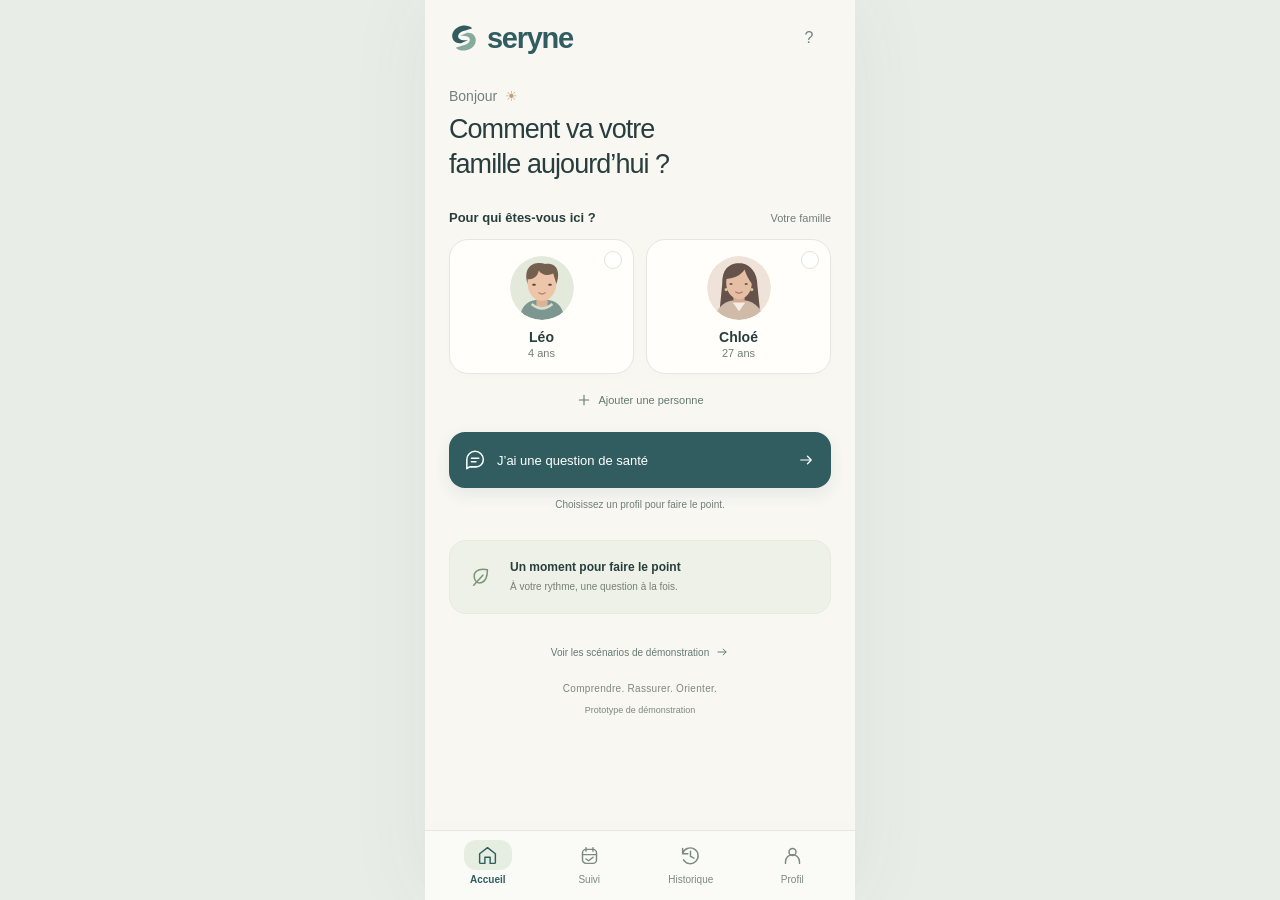
==== index.html @ 7b68730e "Initial commit: Seryne mobile prototype" ====
<!doctype html>
<html lang="fr">
  <head>
    <meta charset="UTF-8">
    <meta name="viewport" content="width=device-width, initial-scale=1, viewport-fit=cover">
    <meta name="theme-color" content="#f8f7f2">
    <meta name="description" content="Seryne — Comprendre. Rassurer. Orienter. Prototype de démonstration.">
    <title>seryne — Votre famille, simplement</title>
    <link rel="icon" href="assets/seryne.svg" type="image/svg+xml">
    <link rel="stylesheet" href="styles.css">
    <script src="scenarios.js" defer></script>
    <script src="episode.js" defer></script>
    <script src="fever-data.js" defer></script>
    <script src="fever-flow.js" defer></script>
    <script src="conversation.js" defer></script>
    <script src="app.js" defer></script>
  </head>
  <body>
    <svg class="icon-library" xmlns="http://www.w3.org/2000/svg" aria-hidden="true">
      <symbol id="arrow" viewBox="0 0 24 24"><path d="M5 12h14m-5-5 5 5-5 5"/></symbol>
      <symbol id="camera" viewBox="0 0 24 24"><path d="M3 7h4l2-3h6l2 3h4v14H3Z"/><circle cx="12" cy="13" r="4"/></symbol>
      <symbol id="plus" viewBox="0 0 24 24"><path d="M12 5v14M5 12h14"/></symbol>
      <symbol id="chat" viewBox="0 0 24 24"><path d="M20 11.5a8 8 0 0 1-8 8H5l-3 2v-10a9 9 0 0 1 18 0Z"/><path d="M7 10h8m-8 4h5"/></symbol>
      <symbol id="close" viewBox="0 0 24 24"><path d="m6 6 12 12M6 18 18 6"/></symbol>
      <symbol id="home" viewBox="0 0 24 24"><path d="m3 10 9-7 9 7v10a1 1 0 0 1-1 1h-5v-7H9v7H4a1 1 0 0 1-1-1Z"/></symbol>
      <symbol id="follow" viewBox="0 0 24 24"><rect x="4" y="5" width="16" height="16" rx="4"/><path d="M8 3v4m8-4v4M4 11h16m-12 5 3 2 5-4"/></symbol>
      <symbol id="history" viewBox="0 0 24 24"><path d="M3 10a9 9 0 1 1 1 7M3 4v6h6m3-3v6l4 2"/></symbol>
      <symbol id="person" viewBox="0 0 24 24"><circle cx="12" cy="8" r="4"/><path d="M4 21v-2a8 8 0 0 1 16 0v2"/></symbol>
      <symbol id="check" viewBox="0 0 24 24"><path d="m6 12 4 4 8-8"/></symbol>
      <symbol id="leaf" viewBox="0 0 24 24"><path d="M19 4C8 2 3 7 5 14s14 7 14-10Z"/><path d="M4 21 14 10"/></symbol>
    </svg>

    <div class="app-shell">
      <header class="header">
        <a class="brand" href="./" aria-label="seryne, accueil"><img src="assets/seryne.svg" width="30" height="30" alt=""><span>seryne</span></a>
        <button class="about-button" type="button" data-open="about" aria-label="À propos de Seryne">?</button>
      </header>

      <main>
        <section class="welcome" aria-labelledby="welcome-title">
          <p class="greeting">Bonjour <span aria-hidden="true">☀</span></p>
          <h1 id="welcome-title">Comment va votre<br>famille aujourd’hui ?</h1>
        </section>

        <section class="family" aria-labelledby="family-title">
          <div class="section-heading"><h2 id="family-title">Pour qui êtes-vous ici ?</h2><span>Votre famille</span></div>
          <div class="profile-grid" role="group" aria-label="Choisir la personne concernée">
            <button class="profile" type="button" data-profile="leo" aria-pressed="false">
              <span class="selection-mark" aria-hidden="true"><svg class="icon"><use href="#check"/></svg></span>
              <img class="avatar" src="assets/leo.svg" width="64" height="64" alt="">
              <span class="profile-name">Léo</span><span class="profile-age">4 ans</span>
            </button>
            <button class="profile" type="button" data-profile="chloe" aria-pressed="false">
              <span class="selection-mark" aria-hidden="true"><svg class="icon"><use href="#check"/></svg></span>
              <img class="avatar" src="assets/chloe.svg" width="64" height="64" alt="">
              <span class="profile-name">Chloé</span><span class="profile-age">27 ans</span>
            </button>
          </div>
          <button class="add-person" type="button" data-open="add"><svg class="icon" aria-hidden="true"><use href="#plus"/></svg>Ajouter une personne</button>
        </section>

        <section class="start-conversation" aria-label="Commencer un échange">
          <button class="primary-button" type="button" data-open="start"><svg class="icon" aria-hidden="true"><use href="#chat"/></svg><span>J’ai une question de santé</span><svg class="icon arrow" aria-hidden="true"><use href="#arrow"/></svg></button>
          <p id="selection-summary" aria-live="polite">Choisissez un profil pour faire le point.</p>
        </section>

        <section class="companion-card" aria-labelledby="companion-title">
          <span class="companion-icon"><svg class="icon" aria-hidden="true"><use href="#leaf"/></svg></span>
          <div><h2 id="companion-title">Un moment pour faire le point</h2><p>À votre rythme, une question à la fois.</p></div>
        </section>

        <footer class="footer">
          <button class="demo-link" type="button" data-open="demos">Voir les scénarios de démonstration<svg class="icon" aria-hidden="true"><use href="#arrow"/></svg></button>
          <p>Comprendre. Rassurer. Orienter.</p>
          <span class="prototype-label">Prototype de démonstration</span>
        </footer>
      </main>
      <nav class="bottom-nav" aria-label="Navigation principale">
        <button type="button" class="nav-item active" aria-current="page" data-home><span><svg class="icon" aria-hidden="true"><use href="#home"/></svg></span>Accueil</button>
        <button type="button" class="nav-item" data-open="follow"><span><svg class="icon" aria-hidden="true"><use href="#follow"/></svg></span>Suivi</button>
        <button type="button" class="nav-item" data-open="history"><span><svg class="icon" aria-hidden="true"><use href="#history"/></svg></span>Historique</button>
        <button type="button" class="nav-item" data-open="account"><span><svg class="icon" aria-hidden="true"><use href="#person"/></svg></span>Profil</button>
      </nav>
    </div>

    <section id="conversation" class="conversation-view" aria-label="Conversation Seryne" hidden>
      <header class="conversation-header">
        <button class="icon-button back-button" type="button" aria-label="Revenir à l’accueil" data-conversation-home><svg class="icon" aria-hidden="true"><use href="#arrow"/></svg></button>
        <div class="brand"><img src="assets/seryne.svg" width="24" height="24" alt=""><span>seryne</span></div>
        <div class="conversation-profile"><img id="conversation-avatar" width="36" height="36" alt=""><div><strong id="conversation-name"></strong><span id="conversation-age"></span></div></div>
      </header>
      <div id="fever-toolbar" class="fever-toolbar" hidden>
        <div class="fever-toolbar-row"><span id="fever-phase">Comment va Léo</span><button id="report-change" type="button">Quelque chose a changé</button></div>
        <progress id="fever-progress" max="10" value="0" aria-label="Progression de l’échange"></progress>
        <p id="change-status" role="status"></p>
      </div>
      <main class="message-scroll" id="message-scroll">
        <p class="conversation-date">Aujourd’hui · Un moment pour vous</p>
        <div id="messages" role="log" aria-label="Messages de la conversation" aria-live="polite" aria-relevant="additions"></div>
        <button id="return-summary" type="button" class="message-action" hidden>Revenir à la synthèse</button>
        <div id="fever-summary" hidden></div>
        <div id="typing" class="typing" role="status" hidden><span aria-hidden="true"><i></i><i></i><i></i></span><span>Seryne prépare sa réponse</span></div>
      </main>
      <footer class="composer-area">
        <form id="composer" class="composer">
          <button class="icon-button photo-button" type="button" aria-label="Ajouter une photo" data-photo><svg class="icon" aria-hidden="true"><use href="#camera"/></svg></button>
          <label class="sr-only" for="message-input">Votre message</label>
          <textarea id="message-input" rows="1" maxlength="4000" placeholder="Écrivez ce qui vous inquiète..."></textarea>
          <button id="send-message" class="icon-button send-button" type="submit" aria-label="Envoyer le message" disabled><svg class="icon" aria-hidden="true"><use href="#arrow"/></svg></button>
        </form>
        <p>À votre rythme · Version de démonstration</p>
      </footer>
    </section>

    <dialog id="sheet" aria-labelledby="sheet-title" aria-describedby="sheet-description">
      <div class="sheet-handle" aria-hidden="true"></div>
      <button class="close-button" type="button" aria-label="Fermer"><svg class="icon" aria-hidden="true"><use href="#close"/></svg></button>
      <p class="eyebrow">À vos côtés</p>
      <h2 id="sheet-title"></h2>
      <p id="sheet-description"></p>
      <div id="sheet-content"></div>
      <button class="sheet-dismiss" type="button">Revenir à l’accueil</button>
    </dialog>
  </body>
</html>
---- styles.css ----
/* Mobile first : accueil compact, navigation persistante et ressources locales. */
:root{color-scheme:light;--paper:#f8f7f2;--ink:#283e3e;--muted:#717e77;--petrol:#315d61;--line:#e4e8df;--celadon:#d8e8dc;--sans:'Avenir Next',Avenir,-apple-system,BlinkMacSystemFont,'Segoe UI',sans-serif;--serif:var(--sans)}
*{box-sizing:border-box}body{margin:0;background:#e9ede7;color:var(--ink);font:14px var(--sans);-webkit-font-smoothing:antialiased}button,a{-webkit-tap-highlight-color:transparent}button{font:inherit;color:inherit;cursor:pointer;touch-action:manipulation;transition:background .18s,transform .18s,box-shadow .18s}button:active{transform:scale(.98)}button:focus-visible,a:focus-visible{outline:3px solid #ac8968;outline-offset:4px}.icon-library{position:absolute;width:0;height:0;overflow:hidden}.icon{width:22px;height:22px;fill:none;stroke:currentColor;stroke-width:1.65;stroke-linecap:round;stroke-linejoin:round;flex-shrink:0}.app-shell{max-width:430px;min-height:100svh;margin:auto;background:var(--paper);padding:0 24px calc(100px + env(safe-area-inset-bottom))}.header{height:76px;display:flex;align-items:center;justify-content:space-between}.brand{display:flex;align-items:center;gap:8px;color:var(--petrol);text-decoration:none}.brand>span{font-family:var(--sans);font-size:29px;font-weight:600;letter-spacing:-1.3px;line-height:1}.about-button{width:44px;height:44px;border:0;background:transparent;color:#71847a;font-size:16px}.welcome{padding-top:12px}.greeting{font-size:14px;color:#738178;margin:0 0 8px}.greeting span{color:#bba17b;margin-left:4px}h1{font-size:27px;line-height:1.3;letter-spacing:-.95px;font-weight:500;margin:0}.family{margin-top:28px}.section-heading{display:flex;align-items:center;justify-content:space-between;gap:8px}.section-heading h2{font-size:13px;font-weight:600;margin:0}.section-heading>span{font-size:11px;color:var(--muted)}.profile-grid{display:grid;grid-template-columns:1fr 1fr;gap:12px;margin-top:14px}.profile{position:relative;display:flex;flex-direction:column;align-items:center;min-width:0;padding:16px 10px 14px;background:#fffefa;border:1px solid var(--line);border-radius:19px;box-shadow:0 3px 12px #284b4203}.profile:hover{background:#f2f5ed}.profile[aria-pressed="true"]{border-color:#76998a;background:#edf3e9;box-shadow:inset 0 0 0 1px #76998a}.avatar{width:64px;height:64px;border-radius:50%;display:block}.profile-name{font-size:14px;font-weight:600;margin-top:9px}.profile-age{font-size:11px;color:var(--muted);margin-top:2px}.selection-mark{position:absolute;right:11px;top:11px;width:18px;height:18px;border:1px solid #dfe5dc;border-radius:50%;background:#fff9}.selection-mark .icon{width:16px;height:16px;visibility:hidden}.profile[aria-pressed="true"] .selection-mark{background:var(--petrol);border-color:var(--petrol);color:white}.profile[aria-pressed="true"] .selection-mark .icon{visibility:visible}.add-person{display:flex;align-items:center;justify-content:center;gap:6px;width:100%;min-height:44px;border:0;background:none;font-size:11px;color:#647b6e;margin-top:4px}.add-person .icon{width:16px;height:16px}.start-conversation{margin-top:10px}.primary-button{width:100%;display:flex;align-items:center;gap:10px;min-height:56px;border:0;border-radius:16px;background:var(--petrol);color:#fff;padding:14px 16px;box-shadow:0 6px 16px #315d6118;font-size:13px;font-weight:500}.primary-button .arrow{width:18px;margin-left:auto}.primary-button:hover{background:#244d51}.start-conversation>p{font-size:10px;color:var(--muted);text-align:center;min-height:16px;margin:11px 0 0}.companion-card{display:flex;align-items:center;gap:13px;background:#edf1e8;border:1px solid #e6ebdf;border-radius:17px;padding:18px 15px;margin-top:25px}.companion-icon{display:grid;place-items:center;width:32px;height:36px;flex-shrink:0;color:#7b947b}.companion-card h2{font-size:12px;font-weight:600;margin:0 0 5px}.companion-card p{font-size:10px;color:#768173;margin:0;line-height:1.6}.footer{text-align:center;padding-top:16px}.demo-link{display:inline-flex;align-items:center;justify-content:center;gap:6px;min-height:44px;padding:8px 0;border:0;background:none;color:#657a70;font-size:10px}.demo-link .icon{width:14px;height:14px}.footer p{font-size:10px;letter-spacing:.3px;color:#7c897e;margin:9px 0 6px}.prototype-label{font-size:9px;color:#7c897e}.bottom-nav{position:fixed;z-index:5;bottom:0;left:50%;transform:translateX(-50%);width:100%;max-width:430px;display:grid;grid-template-columns:repeat(4,1fr);padding:9px 12px calc(12px + env(safe-area-inset-bottom));background:#fafaf6f5;backdrop-filter:blur(16px);border-top:1px solid var(--line);box-shadow:0 -5px 24px #284b4203}.nav-item{display:flex;flex-direction:column;align-items:center;gap:4px;min-height:48px;padding:0;border:0;background:none;color:#7d8981;font-size:10px}.nav-item>span{width:48px;height:30px;display:grid;place-items:center;border-radius:12px}.nav-item .icon{width:21px;height:21px}.nav-item.active{color:var(--petrol);font-weight:600}.nav-item.active>span{background:#e6eee1}.nav-item:hover>span{background:#edf1e7}.eyebrow{font-size:10px;font-weight:600;letter-spacing:1.6px;text-transform:uppercase;color:#748a7c;margin:0 0 15px}
dialog{width:calc(100% - 24px);max-width:406px;border:1px solid var(--line);border-radius:26px;background:var(--paper);padding:34px 25px 24px;color:var(--ink);box-shadow:0 20px 100px #17393630;max-height:85svh;overflow:auto}dialog::backdrop{background:#173b3b55;backdrop-filter:blur(5px)}dialog[open]{animation:sheet-in .24s ease-out}.sheet-handle{width:32px;height:4px;border-radius:3px;background:#d6ddd3;margin:-22px auto 28px}.close-button{position:absolute;right:12px;top:12px;width:44px;height:44px;display:grid;place-items:center;border:0;background:transparent;border-radius:50%;color:#7c8a80}dialog h2{font-family:var(--serif);font-size:28px;font-weight:400;letter-spacing:-.5px;margin:0 0 12px;padding-right:8px}#sheet-description{font-size:13px;line-height:1.8;color:#78827c;margin:0 0 20px}.sheet-dismiss{width:100%;border:0;background:var(--petrol);color:#fff;border-radius:13px;min-height:48px;margin-top:20px;font-size:12px}.choice{display:flex;align-items:center;gap:14px;background:#fffefa;border:1px solid var(--line);border-radius:15px;padding:14px;width:100%;text-align:left;margin-top:10px}.choice strong{font-size:14px;font-weight:500}.choice small{display:block;color:var(--muted);margin-top:4px}.choice>.icon{margin-left:auto}.choice:hover{background:#edf1e7}.notice{border-radius:13px;background:#eaf0e5;padding:16px;font-size:12px;line-height:1.8;color:#637866}.demo-list{list-style:none;padding:0;margin:0}.demo-list li{padding:15px 0;border-bottom:1px solid var(--line);display:flex;justify-content:space-between;gap:12px;font-size:12px}.demo-list span{font-size:10px;color:var(--muted)}body:has(dialog[open]){overflow:hidden}

@keyframes sheet-in{from{opacity:0;transform:translateY(12px)}to{opacity:1;transform:translateY(0)}}
@media(min-width:520px){.app-shell{box-shadow:0 0 80px #2f4e4b10}}
@media(max-width:350px){.app-shell{padding-left:19px;padding-right:19px}h1{font-size:25px}.primary-button{font-size:12px;padding:14px 12px;gap:8px}}
@media(max-height:740px){.header{height:64px}.welcome{padding-top:4px}.family{margin-top:20px}.profile{padding-top:12px;padding-bottom:10px}.avatar{width:56px;height:56px}.companion-card{margin-top:18px;padding:14px}.footer{padding-top:6px}.footer p{margin-top:3px}}
@media(prefers-reduced-motion:reduce){*,*::before,*::after{animation:none!important;transition:none!important}}

/* Conversation : le fil seul défile, l’en-tête et la saisie restent accessibles. */
[hidden]{display:none!important}.sr-only{position:absolute;width:1px;height:1px;padding:0;margin:-1px;overflow:hidden;clip:rect(0,0,0,0);white-space:nowrap;border:0}.conversation-open{overflow:hidden}.conversation-view{position:fixed;left:50%;top:0;transform:translateX(-50%);width:100%;max-width:430px;height:100dvh;background:var(--paper);display:flex;flex-direction:column;animation:conversation-in .25s ease-out}.conversation-header{display:flex;align-items:center;gap:8px;min-height:82px;padding:12px 20px 12px 12px;border-bottom:1px solid var(--line);flex-shrink:0}.icon-button{display:grid;place-items:center;width:44px;height:44px;border:0;border-radius:13px;background:none;flex-shrink:0}.back-button .icon{transform:rotate(180deg);width:21px}.conversation-header .brand{gap:5px}.conversation-header .brand>span{font-size:23px;letter-spacing:-1px}.conversation-profile{margin-left:auto;display:flex;align-items:center;gap:9px;padding-left:13px;border-left:1px solid var(--line)}.conversation-profile img{border-radius:50%}.conversation-profile strong{display:block;font-size:12px;font-weight:600}.conversation-profile span{display:block;font-size:10px;color:var(--muted);margin-top:3px}.message-scroll{flex:1;min-height:0;overflow-y:auto;overscroll-behavior:contain;padding:0 24px 25px;scrollbar-width:thin}.conversation-date{font-size:10px;color:#7c897e;text-align:center;margin:25px 0 33px}.message{animation:message-in .25s ease-out;overflow-wrap:anywhere}.message-seryne{margin:0 0 30px}.message-author{display:flex;align-items:center;gap:7px;font-weight:600;font-size:12px;color:var(--petrol);margin-bottom:12px}.message-author::before{content:'';width:17px;height:17px;background:url('assets/seryne.svg') center/contain no-repeat}.message-seryne>p{font-size:16px;line-height:1.7;letter-spacing:-.25px;margin:0}.message-seryne>p.message-helper{font-size:12px;line-height:1.8;color:var(--muted);margin-top:12px;letter-spacing:0}.message-user{max-width:88%;width:fit-content;margin:12px 0 30px auto;background:#e5ede0;border:1px solid #dce7d5;border-radius:18px 18px 5px 18px;padding:13px 16px}.message-user p{font-size:13px;line-height:1.7;white-space:pre-wrap;margin:0}.message-actions{display:flex;flex-wrap:wrap;gap:9px;margin-top:18px}.message-action{min-height:44px;border:1px solid var(--petrol);border-radius:12px;background:var(--petrol);color:#fff;padding:10px 17px;font-size:12px}.message-action.secondary{background:transparent;color:var(--petrol);border-color:#cddbd0}.typing{display:flex;gap:10px;align-items:center;font-size:10px;color:var(--muted);padding:0 0 18px}.typing>span:first-child{display:flex;gap:4px}.typing i{height:4px;width:4px;border-radius:50%;background:#89a295;animation:typing-pulse 1.1s infinite}.typing i:nth-child(2){animation-delay:.15s}.typing i:nth-child(3){animation-delay:.3s}.composer-area{flex-shrink:0;padding:13px 16px max(13px,env(safe-area-inset-bottom));border-top:1px solid var(--line);background:var(--paper)}.composer{display:flex;align-items:flex-end;gap:3px;padding:6px;background:#fffefa;border:1px solid #dfe5da;border-radius:20px;box-shadow:0 3px 15px #315d6105}.composer:focus-within{border-color:#8aa99b}.composer textarea{min-width:0;flex:1;resize:none;border:0;background:none;outline:none;font:16px/1.4 var(--sans);color:var(--ink);padding:11px 2px;min-height:44px;max-height:112px}.composer textarea::placeholder{color:#849087;font-size:11px}.photo-button{color:#7d9183}.send-button{background:var(--petrol);color:white;border-radius:14px}.send-button .icon{transform:rotate(-90deg);width:20px}.send-button:disabled{background:#e9eee5;color:#a1b09f;cursor:default}.composer-area>p{font-size:9px;color:#849087;text-align:center;margin:10px 0 0}.photo-options{display:grid;grid-template-columns:1fr 1fr;gap:12px}.photo-options button{display:flex;flex-direction:column;align-items:center;gap:12px;border:1px solid var(--line);border-radius:16px;background:#fffefa;padding:20px 12px;font-size:13px}.photo-options small{font-size:10px;color:var(--muted)}
@keyframes message-in{from{opacity:0;translate:0 7px}to{opacity:1;translate:0 0}}@keyframes conversation-in{from{opacity:0;translate:9px 0}to{opacity:1;translate:0 0}}@keyframes typing-pulse{0%,80%,100%{opacity:.35}40%{opacity:1}}
@media(max-width:350px){.conversation-header{padding-right:12px;gap:3px}.conversation-profile{padding-left:9px;gap:6px}.message-scroll{padding-left:20px;padding-right:20px}.composer-area{padding-left:10px;padding-right:10px}}
@media(prefers-reduced-motion:reduce){.conversation-view,.message,.typing i{animation:none}}

/* Parcours fièvre : choix tactiles, progression discrète et synthèse. */
.fever-toolbar{padding:9px 22px 0;background:var(--paper);border-bottom:1px solid var(--line);flex-shrink:0}.fever-toolbar-row{display:flex;align-items:center;justify-content:space-between;gap:10px}.fever-toolbar-row>span{font-size:10px;color:var(--muted)}#report-change{min-height:36px;border:0;background:none;font-size:10px;color:var(--petrol);text-decoration:underline;text-decoration-color:#a7bcb0;text-underline-offset:4px;padding:4px 0}.fever-toolbar progress{display:block;width:100%;height:3px;border:0;border-radius:4px;background:#e9eee3;margin:4px 0 10px;appearance:none}.fever-toolbar progress::-webkit-progress-bar{background:#e9eee3;border-radius:4px}.fever-toolbar progress::-webkit-progress-value{background:#8cab98;border-radius:4px;transition:width .3s}.fever-toolbar progress::-moz-progress-bar{background:#8cab98}.fever-toolbar #change-status{font-size:10px;line-height:1.6;color:#806650;margin:0 0 10px}.fever-toolbar #change-status:empty{display:none}.question-card{outline:none}.answer-options{display:grid;gap:9px;margin:18px 0 12px}.message-action.answer-option{display:block;text-align:left;width:100%;background:#fffefa;border:1px solid #dfe6d9;border-radius:14px;padding:13px 15px;color:var(--ink);font-size:12px;line-height:1.65;min-height:48px}.answer-option::before{content:'';display:inline-block;width:11px;height:11px;border:1px solid #b6c6b8;border-radius:50%;margin-right:9px;vertical-align:-1px}.answer-option[aria-pressed=true]{border-color:#6f9786;background:#eaf1e4}.answer-option[aria-pressed=true]::before{background:var(--petrol);box-shadow:inset 0 0 0 2px #eaf1e4}.message-action:disabled{opacity:.46;cursor:default;transform:none}.answer-option:disabled{display:none}.answer-options:has(.answer-option:disabled){margin:0}.question-card:has(.answer-option:disabled)>.message-action,.question-card:has(.answer-option:disabled)>.message-helper{display:none}.education-link{font-size:11px;line-height:1.6;margin-top:14px;text-align:left}.profile-facts{padding:14px 18px 14px 30px;border-radius:14px;background:#edf1e7;line-height:2;font-size:12px}.data-caption{font-size:10px!important;line-height:1.7!important;color:var(--muted);margin:12px 0!important}.profile-check{font-size:14px!important}.caution-card{border-left:3px solid #bca68b;padding:17px;background:#f2ede4;border-radius:0 15px 15px 0}.caution-card>p{font-size:14px}.inline-form{display:grid;gap:10px;margin-top:17px}.inline-form label{font-size:12px;color:#65786b}.inline-form input,.inline-form textarea{font:16px/1.6 var(--sans);padding:12px;border:1px solid #cfdbcc;border-radius:12px;background:#fffefa;max-width:100%;width:100%;color:var(--ink)}.inline-form textarea{min-height:110px;resize:vertical}.inline-form .message-action{justify-self:start}.education-card{border:1px solid var(--line);border-radius:17px;overflow:hidden;margin-bottom:15px;background:#fffefa}.education-card h3{font-size:13px;font-weight:600;margin:16px 15px 7px}.education-card>p{font-size:12px;line-height:1.8;margin:0 15px 18px;color:var(--muted)}.realistic-placeholder{min-height:135px;display:flex;align-items:center;justify-content:center;flex-direction:column;gap:10px;background:linear-gradient(140deg,#e7ede1,#f3eee4);color:#68806d;border-bottom:1px solid #e3e9dc}.realistic-placeholder>span{font-size:11px;letter-spacing:1px;text-transform:uppercase}.realistic-placeholder>small{font-size:10px;color:#7e8d7c}.summary-preparation{padding:14px 0;font-size:12px;color:#6c8877;min-height:120px}.summary-preparation p{animation:message-in .3s ease-out}#fever-summary{padding-top:26px;padding-bottom:20px;animation:message-in .3s ease-out}.summary-lead{outline:none}.summary-lead h1{font-size:25px;line-height:1.35;letter-spacing:-.7px;margin-bottom:20px}.summary-lead>p:not(.eyebrow){font-size:13px;line-height:1.9;color:#52675d}.temporal-card{padding:16px;border-radius:15px;background:#eaf0e4;font-size:12px;line-height:1.8;color:#5c7664;margin:22px 0 13px}.collected-data{border:1px solid var(--line);border-radius:13px;padding:13px;font-size:11px;line-height:1.8;color:#6c8071}.collected-data summary{cursor:pointer;min-height:28px}.summary-section{margin-top:30px}.summary-section h2,.followup-card h2{font-size:19px;line-height:1.5;font-weight:500;letter-spacing:-.4px;margin:0 0 17px}.advice-card{border:1px solid var(--line);background:#fffefa;border-radius:16px;padding:17px;margin-bottom:10px}.advice-card h3,.watch-card h3{font-size:12px;font-weight:600;margin:0 0 8px}.advice-card p,.watch-card p{font-size:12px;line-height:1.8;color:var(--muted);margin:0}.advice-card .message-action{margin-top:13px}.watch-grid{display:grid;grid-template-columns:1fr 1fr;gap:9px;margin-bottom:14px}.watch-card{padding:16px 13px;background:#eef1e9;border-radius:14px}.watch-card p{font-size:11px}.followup-card{margin:29px 0;padding:21px 18px;border:1px solid #d4e0cf;background:#eaf1e4;border-radius:20px}.followup-card>p:not(.eyebrow){font-size:12px;line-height:1.9;color:#617563}.followup-card .message-actions{display:grid}.followup-card .message-action{width:100%}#return-summary{margin:20px 0}#sheet-content>.message-action{margin:5px 6px 5px 0}

/* La première séquence garde des traces discrètes sans anciens contrôles actifs. */
.completed-question{padding:12px 14px;margin:12px 0 18px;border:1px solid var(--line);border-radius:13px;background:#f0f2ea;animation:none}.completed-question>.message-author,.completed-question>.message-helper,.completed-question>button,.completed-question>.answer-options,.completed-question>.message-actions,.completed-question>.inline-form{display:none}.completed-question>p:first-of-type{font-size:10px;line-height:1.6;color:#758376;letter-spacing:0}.completed-question>p.recorded-answer{font-size:12px;line-height:1.65;color:#365d50;margin-top:6px}.completed-question.caution-card{border-color:var(--line)}.single-help-action .sheet-dismiss{display:none}.single-help-action #sheet-content>.message-action{width:100%;margin-top:16px}.realistic-placeholder[data-media-kind]{padding:18px;text-align:center}.realistic-placeholder[data-media-kind]+.realistic-placeholder{margin-top:12px}.call-15{display:inline-flex;align-items:center;text-decoration:none;margin:16px 10px 0 0}.concern-box{margin-bottom:16px}

.safety-question:not(.completed-question){min-height:calc(100dvh - 235px)}.fever-toolbar:not([hidden])+.message-scroll .message-actions>button:disabled{display:none}

/* Aide de sécurité de la synthèse : même palette, importance sans rouge anxiogène. */
.safety-dialog{padding:32px 22px 23px;max-height:85svh;overscroll-behavior:contain;scrollbar-width:thin}.safety-dialog h2{font-size:25px;line-height:1.35;padding-right:16px}.safety-intro{font-size:12px;line-height:1.85;color:var(--muted);margin:0 0 20px}.safety-urgent{padding:17px;margin-bottom:20px;border:1px solid #d9d4c4;border-left:3px solid #b7a589;border-radius:15px;background:#f0ede4}.safety-urgent h3{font-size:13px;font-weight:600;margin:0 0 9px}.safety-urgent p{font-size:12px;line-height:1.8;margin:0;color:#667265}.safety-urgent a{text-decoration:none;display:inline-flex;align-items:center}.safety-card{padding:18px;margin-bottom:12px}.safety-card h3{font-size:13px;line-height:1.65}.safety-return{width:100%;margin-top:8px;min-height:48px}.safety-dialog .close-button{font-size:24px}
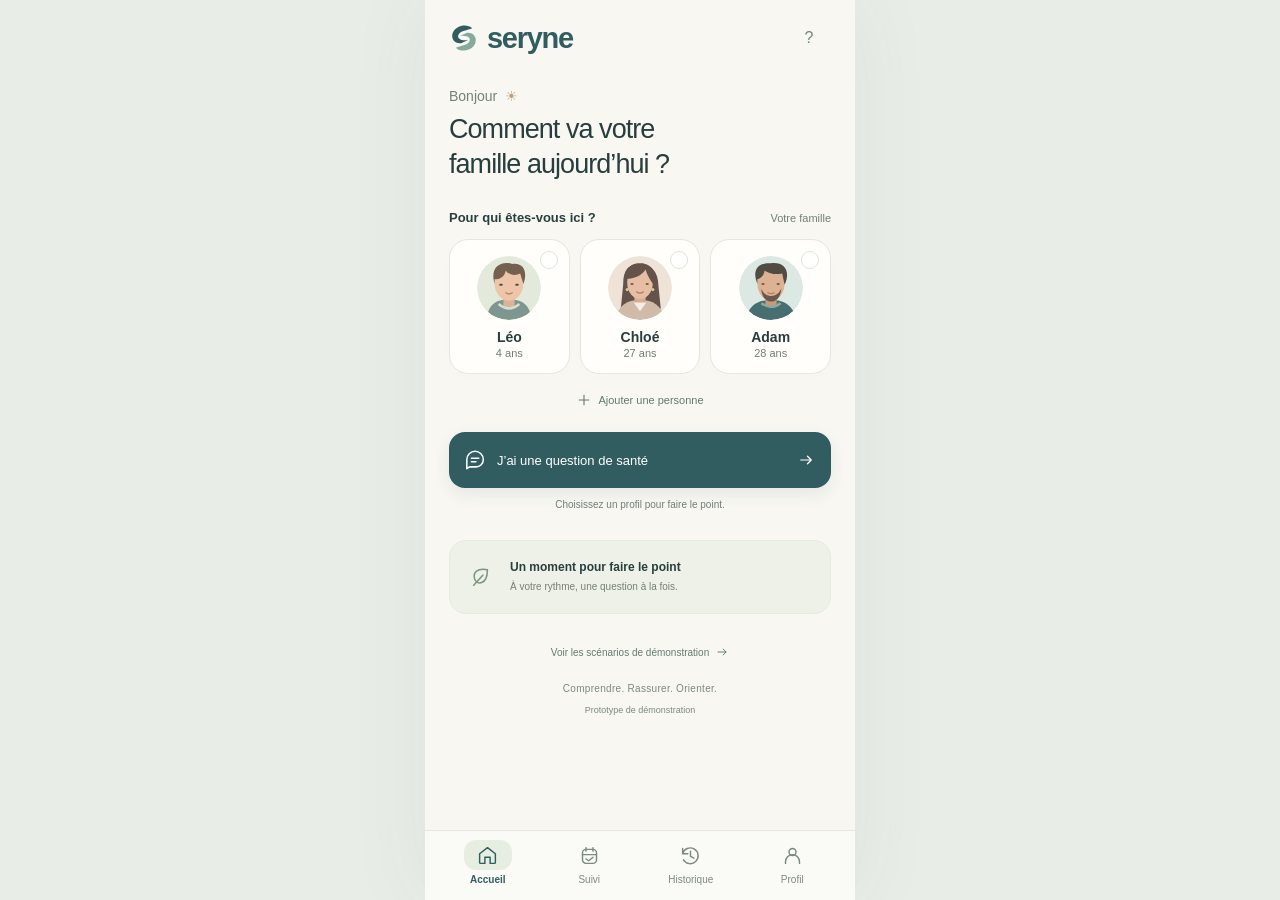
==== commit 3ecda7b5: "Finalize Adam dermatology demo" ====
--- a/index.html
+++ b/index.html
@@ -8,10 +8,14 @@
     <title>seryne — Votre famille, simplement</title>
     <link rel="icon" href="assets/seryne.svg" type="image/svg+xml">
     <link rel="stylesheet" href="styles.css">
+    <link rel="stylesheet" href="adam.css">
     <script src="scenarios.js" defer></script>
     <script src="episode.js" defer></script>
     <script src="fever-data.js" defer></script>
     <script src="fever-flow.js" defer></script>
+    <script src="adam-data.js" defer></script>
+    <script src="adam-flow.js" defer></script>
+    <script src="profile-flows.js" defer></script>
     <script src="conversation.js" defer></script>
     <script src="app.js" defer></script>
   </head>
@@ -44,7 +48,7 @@
 
         <section class="family" aria-labelledby="family-title">
           <div class="section-heading"><h2 id="family-title">Pour qui êtes-vous ici ?</h2><span>Votre famille</span></div>
-          <div class="profile-grid" role="group" aria-label="Choisir la personne concernée">
+          <div class="profile-grid with-adam" role="group" aria-label="Choisir la personne concernée">
             <button class="profile" type="button" data-profile="leo" aria-pressed="false">
               <span class="selection-mark" aria-hidden="true"><svg class="icon"><use href="#check"/></svg></span>
               <img class="avatar" src="assets/leo.svg" width="64" height="64" alt="">
@@ -54,6 +58,11 @@
               <span class="selection-mark" aria-hidden="true"><svg class="icon"><use href="#check"/></svg></span>
               <img class="avatar" src="assets/chloe.svg" width="64" height="64" alt="">
               <span class="profile-name">Chloé</span><span class="profile-age">27 ans</span>
+            </button>
+            <button class="profile" type="button" data-profile="adam" aria-pressed="false">
+              <span class="selection-mark" aria-hidden="true"><svg class="icon"><use href="#check"/></svg></span>
+              <img class="avatar" src="assets/adam.svg" width="64" height="64" alt="">
+              <span class="profile-name">Adam</span><span class="profile-age">28 ans</span>
             </button>
           </div>
           <button class="add-person" type="button" data-open="add"><svg class="icon" aria-hidden="true"><use href="#plus"/></svg>Ajouter une personne</button>
--- a/adam.css
+++ b/adam.css
@@ -0,0 +1,5 @@
+/* Ajouts Adam seulement ; aucun style du parcours Fièvre n’est remplacé. */
+.profile-grid.with-adam{grid-template-columns:repeat(3,minmax(0,1fr));gap:10px}
+.adam-conversation .message-seryne>p{white-space:pre-line}.adam-card{outline:none}.adam-choices{display:grid;gap:9px;margin-top:18px}.adam-choices .message-action{text-align:left;background:#fffefa;color:var(--ink);border:1px solid var(--line);font-size:12px;line-height:1.7;min-height:48px}.adam-answered .adam-choices,.adam-answered .message-actions,.adam-answered .inline-form{display:none}.adam-photo{margin:18px 0 24px;border:1px solid var(--line);border-radius:20px;overflow:hidden;background:#edf1e7}.adam-photo img{display:block;width:100%;max-height:300px;object-fit:contain}.adam-photo figcaption{font-size:10px;line-height:1.7;color:#718473;padding:11px 14px;background:#f1f4ec}.adam-photo-preview{display:block;width:100%;border-radius:16px;margin-bottom:16px}.adam-photo-status{font-size:11px;color:#6e8c7c;padding:10px 0 20px;animation:typing-pulse 1s ease-in-out infinite}.adam-summary{padding:26px 0 22px}.adam-simulation-note{padding:13px;border:1px dashed #cbd8c7;border-radius:12px;color:#6f826f;font-size:10px;line-height:1.7}.adam-summary .advice-card p+p{margin-top:14px}.adam-watch{list-style:none;display:grid;gap:9px;padding:0;margin:0 0 18px}.adam-watch li{padding:13px 15px;border:1px solid var(--line);border-radius:13px;background:#eef2e9;font-size:12px;line-height:1.7}.adam-medical-dialog h2{font-size:24px;line-height:1.4;padding-right:16px}.adam-modal-intro{font-size:12px;line-height:1.9;color:var(--muted);white-space:pre-line}.adam-medical-dialog>.message-action{width:100%;margin-top:10px}.adam-medical-dialog .close-button{font-size:24px}.adam-medical-dialog .advice-card h3{line-height:1.7}.adam-conversation #adam-return-summary{margin:15px 0}
+@media(prefers-reduced-motion:reduce){.adam-photo-status{animation:none}}
+.adam-photo-draft{display:flex;align-items:center;gap:10px;padding:10px;margin-bottom:10px;background:#edf3e9;border:1px solid var(--line);border-radius:14px}.adam-photo-draft img{width:56px;height:56px;object-fit:cover;border-radius:9px;flex-shrink:0}.adam-photo-draft p{flex:1;min-width:0;font-size:11px;line-height:1.6;margin:0;color:var(--muted)}.adam-photo-draft .message-action{font-size:10px;padding:7px;max-width:76px}.message-user.adam-multimodal{max-width:100%;width:100%}.adam-multimodal .adam-photo{margin:12px 0 0;border-radius:12px}
